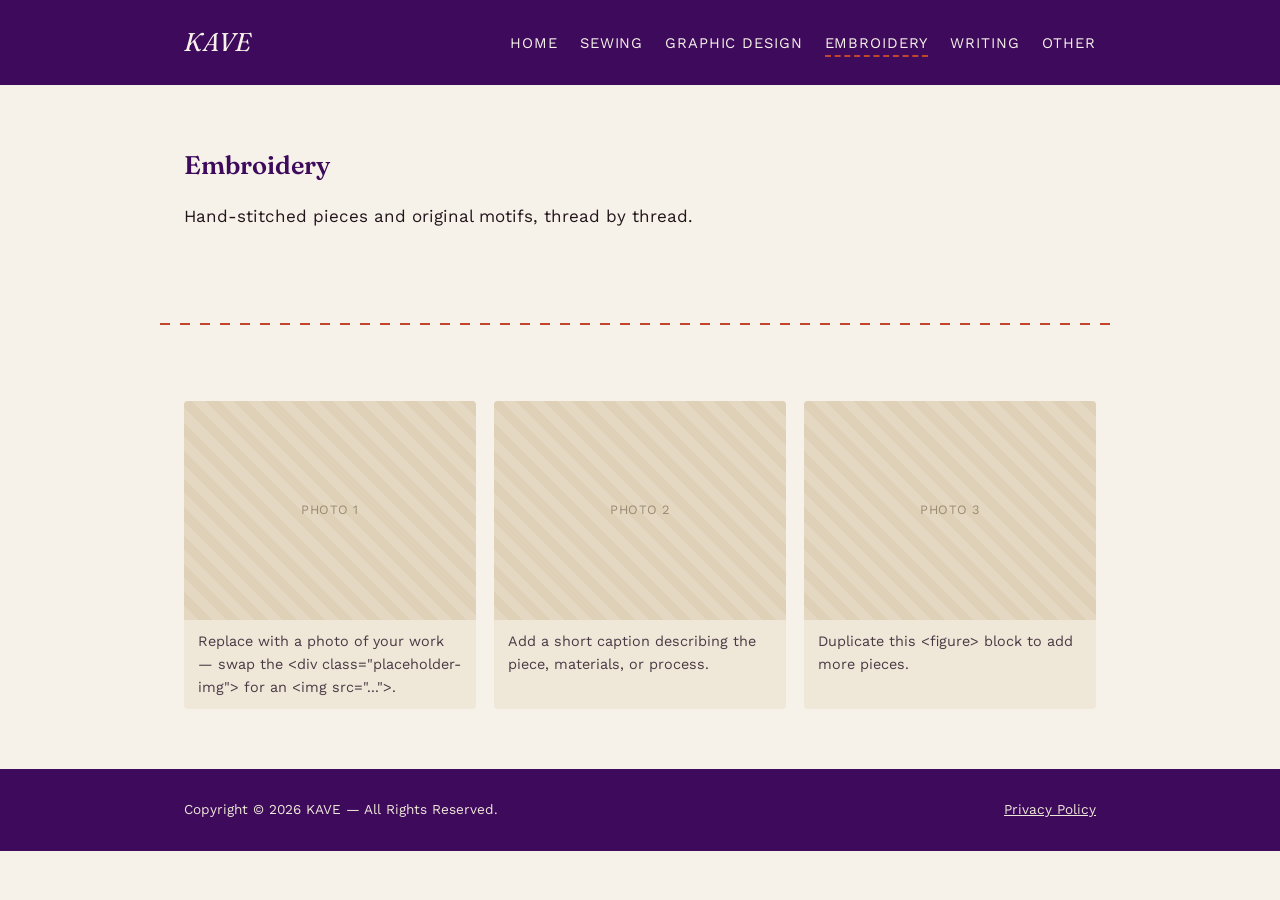
==== embroidery.html @ b412cd10 "Initial commit" ====
<!DOCTYPE html>
<html lang="en">
<head>
<meta charset="UTF-8">
<meta name="viewport" content="width=device-width, initial-scale=1">
<title>Embroidery — KAVE</title>
<meta name="description" content="Hand-stitched pieces and original motifs, thread by thread.">
<link rel="stylesheet" href="style.css">
</head>
<body>

<header>
  <div class="wrap">
    <a class="brand" href="index.html">KAVE</a>
    <nav>
      <ul>
        <li><a href="index.html">Home</a></li>
        <li><a href="sewing.html">Sewing</a></li>
        <li><a href="graphic-design.html">Graphic Design</a></li>
        <li><a href="embroidery.html" class="active">Embroidery</a></li>
        <li><a href="writing.html">Writing</a></li>
        <li><a href="other.html">Other</a></li>
      </ul>
    </nav>
  </div>
</header>

<section class="page-header">
  <div class="wrap">
    <h1>Embroidery</h1>
    <p>Hand-stitched pieces and original motifs, thread by thread.</p>
  </div>
</section>

<hr class="stitch">

<section class="gallery-section">
  <div class="wrap">
    <div class="gallery">
      <figure>
        <div class="placeholder-img">Photo 1</div>
        <figcaption>Replace with a photo of your work — swap the &lt;div class="placeholder-img"&gt; for an &lt;img src="..."&gt;.</figcaption>
      </figure>
      <figure>
        <div class="placeholder-img">Photo 2</div>
        <figcaption>Add a short caption describing the piece, materials, or process.</figcaption>
      </figure>
      <figure>
        <div class="placeholder-img">Photo 3</div>
        <figcaption>Duplicate this &lt;figure&gt; block to add more pieces.</figcaption>
      </figure>
    </div>
  </div>
</section>

<footer>
  <div class="wrap">
    <span>Copyright © 2026 KAVE — All Rights Reserved.</span>
    <a href="privacy-policy.html">Privacy Policy</a>
  </div>
</footer>

</body>
</html>
---- style.css ----
/* ===========================================================
   KAVE — style.css
   Palette: paper #F7F2E9 · ink #22151C · plum #3D0A5C
            violet #7A3FA0 · thread #C2452D
   Display: 'Fraunces' · Body: 'Work Sans'
   Signature: hand-stitched dashed dividers & underlines
   =========================================================== */

@import url('https://fonts.googleapis.com/css2?family=Fraunces:ital,opsz,wght@0,9..144,400;0,9..144,600;1,9..144,500&family=Work+Sans:wght@400;500;600&display=swap');

:root{
  --paper: #F7F2E9;
  --paper-2: #EFE7D8;
  --ink: #22151C;
  --plum: #3D0A5C;
  --violet: #7A3FA0;
  --thread: #C2452D;
  --max: 960px;
}

*{ box-sizing: border-box; }

html{ scroll-behavior: smooth; }

body{
  margin:0;
  background:var(--paper);
  color:var(--ink);
  font-family:'Work Sans', sans-serif;
  line-height:1.6;
  font-size:17px;
}

h1,h2,h3{
  font-family:'Fraunces', serif;
  font-weight:600;
  margin:0 0 .4em;
  color:var(--plum);
}

a{ color:var(--thread); text-decoration:none; }
a:hover{ text-decoration:underline; }
a:focus-visible, button:focus-visible{ outline:3px solid var(--violet); outline-offset:3px; }

img{ max-width:100%; display:block; }

.wrap{
  max-width:var(--max);
  margin:0 auto;
  padding:0 24px;
}

/* ---------- stitched divider signature ---------- */
.stitch{
  border:0;
  height:2px;
  margin:56px auto;
  max-width:var(--max);
  background-image: repeating-linear-gradient(90deg, var(--thread) 0 10px, transparent 10px 20px);
}

.stitch-under{
  display:inline;
  background-image: repeating-linear-gradient(90deg, var(--thread) 0 6px, transparent 6px 12px);
  background-position: 0 1.08em;
  background-repeat: repeat-x;
  background-size: 12px 2px;
  padding-bottom: 6px;
}

/* ---------- header / nav ---------- */
header{
  background:var(--plum);
  color:var(--paper);
  padding:22px 0;
}
header .wrap{
  display:flex;
  justify-content:space-between;
  align-items:center;
  flex-wrap:wrap;
  gap:12px;
}
.brand{
  font-family:'Fraunces', serif;
  font-style:italic;
  font-size:1.6rem;
  color:var(--paper);
  letter-spacing:.03em;
}
nav ul{
  list-style:none;
  display:flex;
  gap:22px;
  margin:0;
  padding:0;
  flex-wrap:wrap;
}
nav a{
  color:var(--paper);
  font-size:.92rem;
  letter-spacing:.06em;
  text-transform:uppercase;
}
nav a:hover{ color:var(--thread); text-decoration:none; }
nav a.active{
  border-bottom:2px dashed var(--thread);
  padding-bottom:3px;
}

/* ---------- hero ---------- */
.hero{
  padding:80px 0 40px;
}
.hero h1{
  font-size:clamp(2rem, 4vw, 3rem);
  font-weight:600;
  max-width:15ch;
}
.hero p{
  max-width:60ch;
  font-size:1.08rem;
}
.hero .signature{
  font-family:'Fraunces', serif;
  font-style:italic;
  color:var(--thread);
}

/* ---------- quote ---------- */
.quote{
  padding:20px 0 10px;
}
.quote blockquote{
  margin:0;
  font-family:'Fraunces', serif;
  font-style:italic;
  font-size:1.4rem;
  color:var(--plum);
  max-width:42ch;
  line-height:1.5;
}

/* ---------- category grid ---------- */
.categories{
  padding:10px 0 40px;
}
.grid{
  display:grid;
  grid-template-columns:repeat(auto-fit, minmax(210px,1fr));
  gap:20px;
}
.card{
  background:var(--paper-2);
  border-radius:4px;
  padding:26px 22px;
  transition:transform .15s ease, box-shadow .15s ease;
}
.card:hover{
  transform:translateY(-3px);
  box-shadow:0 8px 20px rgba(61,10,92,.15);
}
.card h3{ margin-bottom:.3em; }
.card p{ margin:0; font-size:.95rem; color:#4a3a44; }
.card a{ font-weight:600; }

/* ---------- contact ---------- */
.contact{ padding:20px 0 60px; }
.contact-grid{
  display:grid;
  grid-template-columns:1fr 1fr;
  gap:48px;
}
@media (max-width:700px){
  .contact-grid{ grid-template-columns:1fr; }
}
form{ display:grid; gap:14px; max-width:420px; }
label{ font-size:.85rem; text-transform:uppercase; letter-spacing:.05em; color:var(--plum); }
input, textarea{
  font-family:'Work Sans', sans-serif;
  font-size:1rem;
  padding:10px 12px;
  border:1px solid #cfc3b0;
  border-radius:3px;
  background:#fff;
}
button.send{
  justify-self:start;
  background:var(--thread);
  color:#fff;
  border:0;
  padding:12px 28px;
  font-size:.95rem;
  letter-spacing:.04em;
  text-transform:uppercase;
  border-radius:3px;
  cursor:pointer;
}
button.send:hover{ background:var(--plum); }
.form-note{ font-size:.78rem; color:#77675f; margin-top:4px; }

/* ---------- footer ---------- */
footer{
  background:var(--plum);
  color:var(--paper-2);
  padding:30px 0;
  font-size:.85rem;
}
footer .wrap{
  display:flex;
  justify-content:space-between;
  flex-wrap:wrap;
  gap:10px;
}
footer a{ color:var(--paper-2); text-decoration:underline; }

/* ---------- generic content page ---------- */
.page-header{ padding:60px 0 20px; }
.gallery{
  display:grid;
  grid-template-columns:repeat(auto-fit, minmax(240px,1fr));
  gap:18px;
  padding:20px 0 60px;
}
.gallery figure{
  margin:0;
  background:var(--paper-2);
  border-radius:4px;
  overflow:hidden;
}
.gallery figcaption{
  padding:10px 14px;
  font-size:.9rem;
  color:#4a3a44;
}
.placeholder-img{
  aspect-ratio:4/3;
  background:repeating-linear-gradient(45deg, #e4d8c2, #e4d8c2 10px, #ded1b8 10px, #ded1b8 20px);
  display:flex;
  align-items:center;
  justify-content:center;
  color:#9c8b73;
  font-size:.8rem;
  letter-spacing:.04em;
  text-transform:uppercase;
}
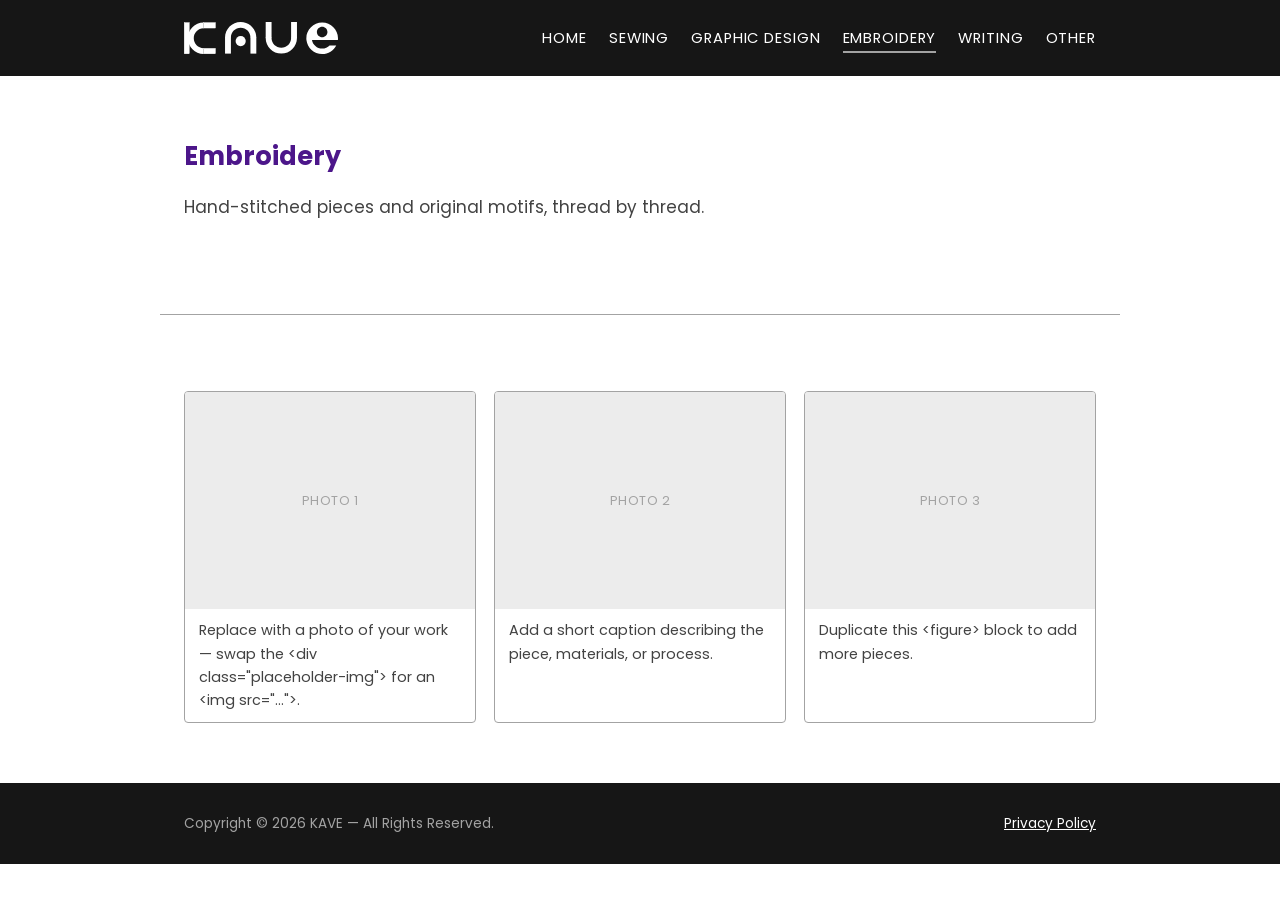
==== commit a94d2989: "Add logo" ====
--- a/embroidery.html
+++ b/embroidery.html
@@ -11,7 +11,7 @@
 
 <header>
   <div class="wrap">
-    <a class="brand" href="index.html">KAVE</a>
+    <a class="brand" href="index.html"><img src="images/kave_logo_vectorized.svg" alt="KAVE"></a>
     <nav>
       <ul>
         <li><a href="index.html">Home</a></li>
--- a/style.css
+++ b/style.css
@@ -1,20 +1,19 @@
 /* ===========================================================
    KAVE — style.css
-   Palette: paper #F7F2E9 · ink #22151C · plum #3D0A5C
-            violet #7A3FA0 · thread #C2452D
-   Display: 'Fraunces' · Body: 'Work Sans'
-   Signature: hand-stitched dashed dividers & underlines
+   Palette: paper #FFFFFF · ink #424242 · violet #4C168A
+            grey #161616 · thread #A3A3A3
+   Display: 'Poppins' 700 · Body: 'Poppins' 400
+   Signature: continuous rules, no dashes
    =========================================================== */
 
-@import url('https://fonts.googleapis.com/css2?family=Fraunces:ital,opsz,wght@0,9..144,400;0,9..144,600;1,9..144,500&family=Work+Sans:wght@400;500;600&display=swap');
+@import url('https://fonts.googleapis.com/css2?family=Poppins:wght@400;500;600;700&display=swap');
 
 :root{
-  --paper: #F7F2E9;
-  --paper-2: #EFE7D8;
-  --ink: #22151C;
-  --plum: #3D0A5C;
-  --violet: #7A3FA0;
-  --thread: #C2452D;
+  --paper: #FFFFFF;
+  --ink: #424242;
+  --violet: #4C168A;
+  --grey: #161616;
+  --thread: #A3A3A3;
   --max: 960px;
 }
 
@@ -26,19 +25,19 @@
   margin:0;
   background:var(--paper);
   color:var(--ink);
-  font-family:'Work Sans', sans-serif;
+  font-family:'Poppins', sans-serif;
   line-height:1.6;
   font-size:17px;
 }
 
 h1,h2,h3{
-  font-family:'Fraunces', serif;
-  font-weight:600;
+  font-family:'Poppins', sans-serif;
+  font-weight:700;
   margin:0 0 .4em;
-  color:var(--plum);
-}
-
-a{ color:var(--thread); text-decoration:none; }
+  color:var(--violet);
+}
+
+a{ color:var(--violet); text-decoration:none; }
 a:hover{ text-decoration:underline; }
 a:focus-visible, button:focus-visible{ outline:3px solid var(--violet); outline-offset:3px; }
 
@@ -50,27 +49,27 @@
   padding:0 24px;
 }
 
-/* ---------- stitched divider signature ---------- */
+/* ---------- divider signature (continuous line) ---------- */
 .stitch{
   border:0;
-  height:2px;
+  height:1px;
   margin:56px auto;
   max-width:var(--max);
-  background-image: repeating-linear-gradient(90deg, var(--thread) 0 10px, transparent 10px 20px);
+  background:var(--thread);
 }
 
 .stitch-under{
   display:inline;
-  background-image: repeating-linear-gradient(90deg, var(--thread) 0 6px, transparent 6px 12px);
+  background-image: linear-gradient(var(--thread), var(--thread));
   background-position: 0 1.08em;
   background-repeat: repeat-x;
-  background-size: 12px 2px;
+  background-size: 100% 1px;
   padding-bottom: 6px;
 }
 
 /* ---------- header / nav ---------- */
 header{
-  background:var(--plum);
+  background:var(--grey);
   color:var(--paper);
   padding:22px 0;
 }
@@ -82,11 +81,17 @@
   gap:12px;
 }
 .brand{
-  font-family:'Fraunces', serif;
-  font-style:italic;
+  font-family:'Poppins', sans-serif;
   font-size:1.6rem;
   color:var(--paper);
   letter-spacing:.03em;
+  display:inline-flex;
+  align-items:center;
+}
+.brand img{
+  height:32px;
+  width:auto;
+  display:block;
 }
 nav ul{
   list-style:none;
@@ -104,7 +109,7 @@
 }
 nav a:hover{ color:var(--thread); text-decoration:none; }
 nav a.active{
-  border-bottom:2px dashed var(--thread);
+  border-bottom:2px solid var(--thread);
   padding-bottom:3px;
 }
 
@@ -114,17 +119,16 @@
 }
 .hero h1{
   font-size:clamp(2rem, 4vw, 3rem);
-  font-weight:600;
   max-width:15ch;
+  color:var(--grey);
 }
 .hero p{
   max-width:60ch;
   font-size:1.08rem;
 }
 .hero .signature{
-  font-family:'Fraunces', serif;
-  font-style:italic;
-  color:var(--thread);
+  font-family:'Poppins', sans-serif;
+  color:var(--violet);
 }
 
 /* ---------- quote ---------- */
@@ -133,10 +137,9 @@
 }
 .quote blockquote{
   margin:0;
-  font-family:'Fraunces', serif;
-  font-style:italic;
+  font-family:'Poppins', sans-serif;
   font-size:1.4rem;
-  color:var(--plum);
+  color:var(--violet);
   max-width:42ch;
   line-height:1.5;
 }
@@ -151,18 +154,19 @@
   gap:20px;
 }
 .card{
-  background:var(--paper-2);
+  background:var(--paper);
+  border:1px solid var(--thread);
   border-radius:4px;
   padding:26px 22px;
   transition:transform .15s ease, box-shadow .15s ease;
 }
 .card:hover{
   transform:translateY(-3px);
-  box-shadow:0 8px 20px rgba(61,10,92,.15);
+  box-shadow:0 8px 20px rgba(22,22,22,.12);
 }
 .card h3{ margin-bottom:.3em; }
-.card p{ margin:0; font-size:.95rem; color:#4a3a44; }
-.card a{ font-weight:600; }
+.card p{ margin:0; font-size:.95rem; color:var(--ink); }
+.card a{ font-weight:700; }
 
 /* ---------- contact ---------- */
 .contact{ padding:20px 0 60px; }
@@ -175,19 +179,20 @@
   .contact-grid{ grid-template-columns:1fr; }
 }
 form{ display:grid; gap:14px; max-width:420px; }
-label{ font-size:.85rem; text-transform:uppercase; letter-spacing:.05em; color:var(--plum); }
+label{ font-size:.85rem; text-transform:uppercase; letter-spacing:.05em; color:var(--violet); }
 input, textarea{
-  font-family:'Work Sans', sans-serif;
+  font-family:'Poppins', sans-serif;
   font-size:1rem;
   padding:10px 12px;
-  border:1px solid #cfc3b0;
+  border:1px solid var(--thread);
   border-radius:3px;
-  background:#fff;
+  background:var(--paper);
+  color:var(--ink);
 }
 button.send{
   justify-self:start;
-  background:var(--thread);
-  color:#fff;
+  background:var(--violet);
+  color:var(--paper);
   border:0;
   padding:12px 28px;
   font-size:.95rem;
@@ -196,13 +201,13 @@
   border-radius:3px;
   cursor:pointer;
 }
-button.send:hover{ background:var(--plum); }
-.form-note{ font-size:.78rem; color:#77675f; margin-top:4px; }
+button.send:hover{ background:var(--grey); }
+.form-note{ font-size:.78rem; color:var(--thread); margin-top:4px; }
 
 /* ---------- footer ---------- */
 footer{
-  background:var(--plum);
-  color:var(--paper-2);
+  background:var(--grey);
+  color:var(--thread);
   padding:30px 0;
   font-size:.85rem;
 }
@@ -212,10 +217,15 @@
   flex-wrap:wrap;
   gap:10px;
 }
-footer a{ color:var(--paper-2); text-decoration:underline; }
+footer a{ color:var(--paper); text-decoration:underline; }
+footer a:hover{ color:var(--thread); }
 
 /* ---------- generic content page ---------- */
+body.subpage{ background:var(--grey); }
+
 .page-header{ padding:60px 0 20px; }
+.subpage .page-header h1{ text-transform:uppercase; color:var(--paper); }
+.subpage .page-header p{ color:var(--thread); }
 .gallery{
   display:grid;
   grid-template-columns:repeat(auto-fit, minmax(240px,1fr));
@@ -224,23 +234,24 @@
 }
 .gallery figure{
   margin:0;
-  background:var(--paper-2);
+  background:var(--paper);
+  border:1px solid var(--thread);
   border-radius:4px;
   overflow:hidden;
 }
 .gallery figcaption{
   padding:10px 14px;
   font-size:.9rem;
-  color:#4a3a44;
+  color:var(--ink);
 }
 .placeholder-img{
   aspect-ratio:4/3;
-  background:repeating-linear-gradient(45deg, #e4d8c2, #e4d8c2 10px, #ded1b8 10px, #ded1b8 20px);
+  background:#ececec;
   display:flex;
   align-items:center;
   justify-content:center;
-  color:#9c8b73;
+  color:var(--thread);
   font-size:.8rem;
   letter-spacing:.04em;
   text-transform:uppercase;
-}
+}
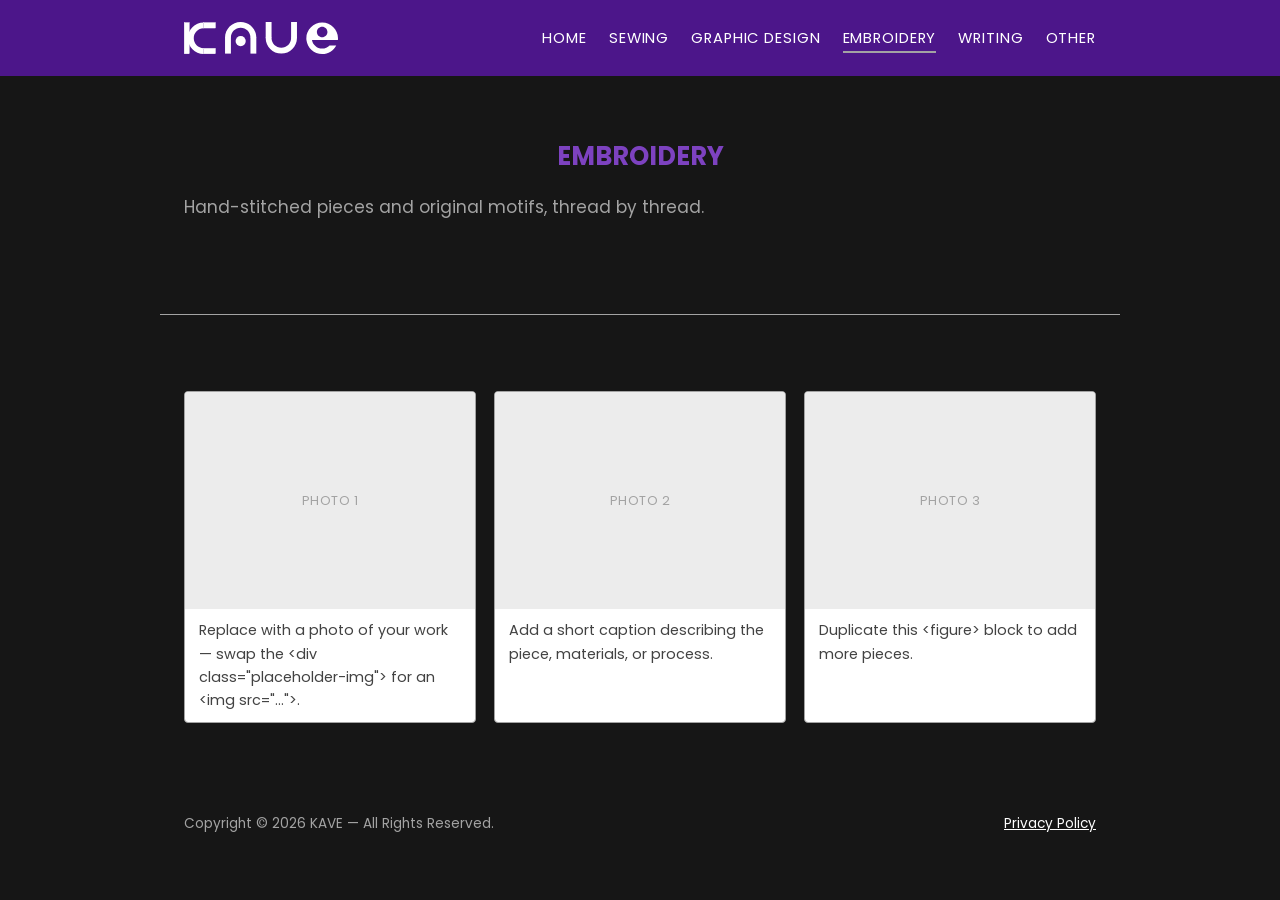
==== commit 1200ab9a: "Fix style for contact email and adjust quote banner margins and font size." ====
--- a/embroidery.html
+++ b/embroidery.html
@@ -7,7 +7,7 @@
 <meta name="description" content="Hand-stitched pieces and original motifs, thread by thread.">
 <link rel="stylesheet" href="style.css">
 </head>
-<body>
+<body class="subpage">
 
 <header>
   <div class="wrap">
--- a/style.css
+++ b/style.css
@@ -14,6 +14,8 @@
   --violet: #4C168A;
   --grey: #161616;
   --thread: #A3A3A3;
+  --purple: #7D42C0;
+  --violet-light: #9B6FD1;
   --max: 960px;
 }
 
@@ -69,7 +71,7 @@
 
 /* ---------- header / nav ---------- */
 header{
-  background:var(--grey);
+  background:var(--violet);
   color:var(--paper);
   padding:22px 0;
 }
@@ -150,26 +152,39 @@
 }
 .grid{
   display:grid;
-  grid-template-columns:repeat(auto-fit, minmax(210px,1fr));
-  gap:20px;
+  grid-template-columns:repeat(5, 1fr);
+  gap:14px;
+}
+@media (max-width:900px){
+  .grid{ grid-template-columns:repeat(auto-fit, minmax(150px,1fr)); }
 }
 .card{
   background:var(--paper);
   border:1px solid var(--thread);
   border-radius:4px;
-  padding:26px 22px;
+  padding:18px 14px;
   transition:transform .15s ease, box-shadow .15s ease;
 }
 .card:hover{
   transform:translateY(-3px);
   box-shadow:0 8px 20px rgba(22,22,22,.12);
 }
-.card h3{ margin-bottom:.3em; }
-.card p{ margin:0; font-size:.95rem; color:var(--ink); }
+.card h3{ margin-bottom:.3em; font-size:1.05rem; }
+.card p{ margin:0; font-size:.85rem; color:var(--ink); }
 .card a{ font-weight:700; }
 
 /* ---------- contact ---------- */
-.contact{ padding:20px 0 60px; }
+.contact{
+  background:var(--grey);
+  padding:60px 0;
+}
+.contact-title{
+  color:var(--purple);
+  text-align:center;
+  text-transform:uppercase;
+  font-size:3rem;
+  margin-bottom:40px;
+}
 .contact-grid{
   display:grid;
   grid-template-columns:1fr 1fr;
@@ -178,19 +193,28 @@
 @media (max-width:700px){
   .contact-grid{ grid-template-columns:1fr; }
 }
+.contact-subhead{
+  color:var(--paper);
+  font-size:1.6rem;
+  text-align:center;
+}
+.contact p{ color:var(--paper); }
+
 form{ display:grid; gap:14px; max-width:420px; }
-label{ font-size:.85rem; text-transform:uppercase; letter-spacing:.05em; color:var(--violet); }
+label{ font-size:.85rem; text-transform:uppercase; letter-spacing:.05em; color:var(--purple); }
 input, textarea{
   font-family:'Poppins', sans-serif;
   font-size:1rem;
   padding:10px 12px;
   border:1px solid var(--thread);
   border-radius:3px;
-  background:var(--paper);
-  color:var(--ink);
+  background:#000000;
+  color:var(--paper);
+  width:100%;
+  box-sizing:border-box;
 }
 button.send{
-  justify-self:start;
+  width:100%;
   background:var(--violet);
   color:var(--paper);
   border:0;
@@ -201,8 +225,11 @@
   border-radius:3px;
   cursor:pointer;
 }
-button.send:hover{ background:var(--grey); }
+button.send:hover{ background:var(--paper); color:var(--grey); }
 .form-note{ font-size:.78rem; color:var(--thread); margin-top:4px; }
+
+.contact-email strong{ color:var(--paper); }
+.contact-email a{ color:var(--purple); }
 
 /* ---------- footer ---------- */
 footer{
@@ -224,7 +251,7 @@
 body.subpage{ background:var(--grey); }
 
 .page-header{ padding:60px 0 20px; }
-.subpage .page-header h1{ text-transform:uppercase; color:var(--paper); }
+.subpage .page-header h1{ text-transform:uppercase; color:var(--purple); text-align:center; }
 .subpage .page-header p{ color:var(--thread); }
 .gallery{
   display:grid;
@@ -254,4 +281,79 @@
   font-size:.8rem;
   letter-spacing:.04em;
   text-transform:uppercase;
+}
+/* ---------- banner ---------- */
+.quote-banner{
+  background:url('images/background.png') center/cover no-repeat;
+  padding:200px 24px;
+  text-align:center;
+}
+.quote-banner blockquote{
+  font-family:'Poppins', sans-serif;
+  font-weight:700;
+  font-size:2rem;
+  color:var(--paper);
+  max-width:640px;
+  margin:200px auto 0;
+  line-height:1.5;
+}
+
+.contact-title{
+  color:var(--purple);
+  text-align:center;
+  text-transform:uppercase;
+  margin-bottom:40px;
+}
+
+/* ---------- wave divider + photo section ---------- */
+.wave-divider{
+  line-height:0;
+}
+.wave-svg{
+  width:100%;
+  height:220px;
+  display:block;
+}
+.wave-svg path{
+  fill:var(--violet);
+}
+
+.about-photo{
+  background:var(--paper);
+  padding:0 0 90px;
+  margin-top:-1px; /* removes any 1px seam between the wave and this block */
+}
+.about-photo-grid{
+  display:flex;
+  justify-content:flex-end;
+}
+.about-photo-circle{
+  position:relative;
+  width:220px;
+  height:220px;
+  flex-shrink:0;
+}
+.about-photo-circle img{
+  width:100%;
+  height:100%;
+  border-radius:50%;
+  object-fit:cover;
+  border:1.5px solid var(--paper);
+  display:block;
+}
+.circle-caption{
+  position:absolute;
+  top:-30px;
+  left:-30px;
+  width:280px;
+  height:280px;
+  pointer-events:none;
+}
+.circle-caption text{
+  font-family:'Poppins', sans-serif;
+  font-weight:600;
+  font-size:13px;
+  letter-spacing:1px;
+  text-transform:uppercase;
+  fill:var(--grey);
 }
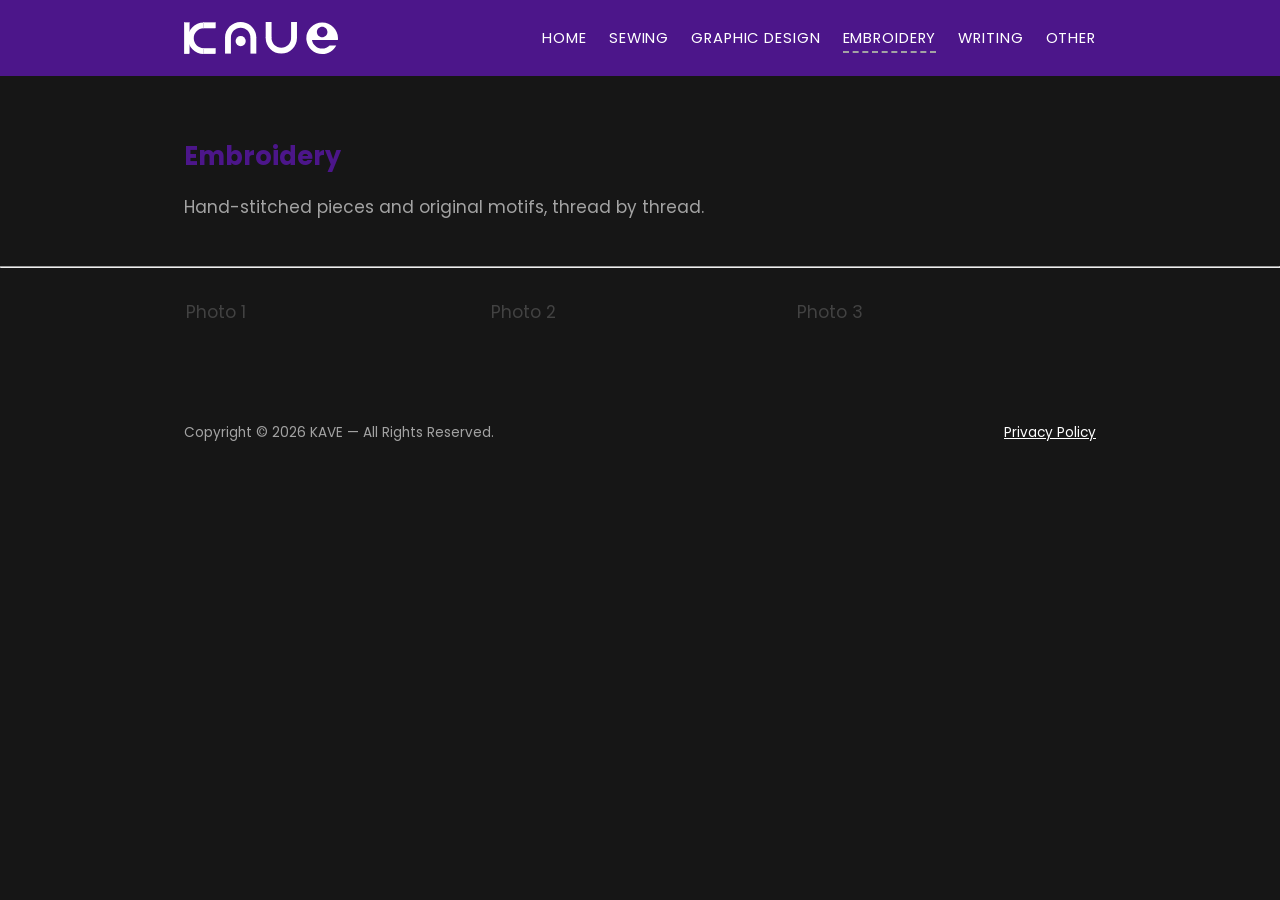
==== commit dc03f747: "Create subfolders in images and add lightbox to images in sewing and graphic design" ====
--- a/embroidery.html
+++ b/embroidery.html
@@ -11,7 +11,7 @@
 
 <header>
   <div class="wrap">
-    <a class="brand" href="index.html"><img src="images/kave_logo_vectorized.svg" alt="KAVE"></a>
+    <a class="brand" href="index.html"><img src="images/main/kave_logo_vectorized.svg" alt="KAVE"></a>
     <nav>
       <ul>
         <li><a href="index.html">Home</a></li>
--- a/style.css
+++ b/style.css
@@ -39,6 +39,25 @@
   color:var(--violet);
 }
 
+/* shared section heading (Explore the work / Contact / subpage titles) */
+.block-heading{
+  text-align:center;
+  text-transform:uppercase;
+  font-size:2.2rem;
+  color:var(--violet);
+  margin-bottom:40px;
+  position:relative;
+  padding-bottom:14px;
+  display:inline-block;
+  left:50%;
+  transform:translateX(-50%);
+}
+/* on dark-background sections, swap to the lighter purple for contrast */
+.contact .block-heading,
+.subpage .block-heading{
+  color:var(--purple);
+}
+
 a{ color:var(--violet); text-decoration:none; }
 a:hover{ text-decoration:underline; }
 a:focus-visible, button:focus-visible{ outline:3px solid var(--violet); outline-offset:3px; }
@@ -49,24 +68,6 @@
   max-width:var(--max);
   margin:0 auto;
   padding:0 24px;
-}
-
-/* ---------- divider signature (continuous line) ---------- */
-.stitch{
-  border:0;
-  height:1px;
-  margin:56px auto;
-  max-width:var(--max);
-  background:var(--thread);
-}
-
-.stitch-under{
-  display:inline;
-  background-image: linear-gradient(var(--thread), var(--thread));
-  background-position: 0 1.08em;
-  background-repeat: repeat-x;
-  background-size: 100% 1px;
-  padding-bottom: 6px;
 }
 
 /* ---------- header / nav ---------- */
@@ -111,28 +112,44 @@
 }
 nav a:hover{ color:var(--thread); text-decoration:none; }
 nav a.active{
-  border-bottom:2px solid var(--thread);
+  border-bottom:2px dashed var(--thread);
   padding-bottom:3px;
 }
 
 /* ---------- hero ---------- */
 .hero{
   padding:80px 0 40px;
-}
+  margin-top:-480px;
+  position:relative;
+  z-index:3;
+}
+
 .hero h1{
-  font-size:clamp(2rem, 4vw, 3rem);
+  font-size:clamp(2rem, 6vw, 2rem);
   max-width:15ch;
   color:var(--grey);
+  line-height:1.05;
+  margin-bottom:.3em;
+}
+.hero h1, .hero p{
+  animation:fadeUp .8s ease both;
+}
+.hero p:nth-of-type(1){ animation-delay:.15s; }
+.hero p:nth-of-type(2){ animation-delay:.3s; }
+.hero p:nth-of-type(3){ animation-delay:.45s; }
+
+@keyframes fadeUp{
+  from{ opacity:0; transform:translateY(16px); }
+  to{ opacity:1; transform:translateY(0); }
 }
 .hero p{
-  max-width:60ch;
-  font-size:1.08rem;
+  max-width:35ch;
+  font-size:1rem;
 }
 .hero .signature{
   font-family:'Poppins', sans-serif;
   color:var(--violet);
 }
-
 /* ---------- quote ---------- */
 .quote{
   padding:20px 0 10px;
@@ -148,7 +165,7 @@
 
 /* ---------- category grid ---------- */
 .categories{
-  padding:10px 0 40px;
+  padding:10px 0 0;
 }
 .grid{
   display:grid;
@@ -160,30 +177,48 @@
 }
 .card{
   background:var(--paper);
-  border:1px solid var(--thread);
-  border-radius:4px;
+  border:2px solid var(--violet);
+  border-radius:0;
   padding:18px 14px;
-  transition:transform .15s ease, box-shadow .15s ease;
+  text-align:center;
+  transition:transform .15s ease, box-shadow .15s ease, border-style .15s ease;
 }
 .card:hover{
   transform:translateY(-3px);
-  box-shadow:0 8px 20px rgba(22,22,22,.12);
-}
-.card h3{ margin-bottom:.3em; font-size:1.05rem; }
-.card p{ margin:0; font-size:.85rem; color:var(--ink); }
-.card a{ font-weight:700; }
-
+  box-shadow:0 8px 20px rgba(22,22,22,.15);
+  border-style:dashed;
+}
+.card h3{
+  margin-bottom:.3em;
+  font-size:1.05rem;
+}
+.card p{
+  margin:0 0 14px;
+  font-size:.85rem;
+}
+.card a{
+  display:block;
+  width:100%;
+  box-sizing:border-box;
+  padding:10px 0;
+  background:var(--violet);
+  color:var(--paper);
+  font-weight:600;
+  font-size:.85rem;
+  text-transform:uppercase;
+  letter-spacing:.03em;
+  border-radius:0;
+  transition:background .2s ease, color .2s ease;
+}
+.card a:hover{
+  background:var(--grey);
+  color:var(--paper);
+  text-decoration:none;
+}
 /* ---------- contact ---------- */
 .contact{
   background:var(--grey);
   padding:60px 0;
-}
-.contact-title{
-  color:var(--purple);
-  text-align:center;
-  text-transform:uppercase;
-  font-size:3rem;
-  margin-bottom:40px;
 }
 .contact-grid{
   display:grid;
@@ -251,40 +286,70 @@
 body.subpage{ background:var(--grey); }
 
 .page-header{ padding:60px 0 20px; }
-.subpage .page-header h1{ text-transform:uppercase; color:var(--purple); text-align:center; }
 .subpage .page-header p{ color:var(--thread); }
+
 .gallery{
-  display:grid;
-  grid-template-columns:repeat(auto-fit, minmax(240px,1fr));
-  gap:18px;
+  columns:3;
+  column-gap:4px;
   padding:20px 0 60px;
 }
 .gallery figure{
-  margin:0;
-  background:var(--paper);
-  border:1px solid var(--thread);
-  border-radius:4px;
-  overflow:hidden;
+  margin:0 0 4px;
+  break-inside:avoid;
+  background:var(--grey);
+  border:2px solid transparent;
+  cursor:pointer;
+  transition:transform .15s ease, box-shadow .15s ease, border-color .15s ease, border-style .15s ease;
+}
+.gallery figure:hover{
+  transform:translateY(-3px);
+  box-shadow:0 8px 20px rgba(0,0,0,.35);
+  border-color:var(--thread);
+  border-style:dashed;
+}
+.gallery figure img{
+  width:100%;
+  display:block;
+  border-radius:0;
 }
 .gallery figcaption{
-  padding:10px 14px;
-  font-size:.9rem;
-  color:var(--ink);
-}
-.placeholder-img{
-  aspect-ratio:4/3;
-  background:#ececec;
-  display:flex;
+  display:none;
+}
+@media (max-width:700px){
+  .gallery{ columns:2; }
+}
+
+/* ---------- lightbox ---------- */
+.lightbox{
+  display:none;
+  position:fixed;
+  inset:0;
+  background:rgba(0,0,0,.85);
+  z-index:100;
   align-items:center;
   justify-content:center;
-  color:var(--thread);
-  font-size:.8rem;
-  letter-spacing:.04em;
-  text-transform:uppercase;
+  padding:24px;
+  cursor:zoom-out;
+}
+.lightbox.open{ display:flex; }
+.lightbox img{
+  max-width:90vw;
+  max-height:90vh;
+  width:auto;
+  border:2px dashed var(--thread);
+}
+.lightbox-close{
+  position:absolute;
+  top:20px;
+  right:28px;
+  color:var(--paper);
+  font-size:2rem;
+  line-height:1;
+  cursor:pointer;
 }
 /* ---------- banner ---------- */
 .quote-banner{
-  background:url('images/background.png') center/cover no-repeat;
+  background:url('images/main/background.png') center/cover no-repeat;
   padding:200px 24px;
   text-align:center;
 }
@@ -298,20 +363,13 @@
   line-height:1.5;
 }
 
-.contact-title{
-  color:var(--purple);
-  text-align:center;
-  text-transform:uppercase;
-  margin-bottom:40px;
-}
-
 /* ---------- wave divider + photo section ---------- */
 .wave-divider{
   line-height:0;
 }
 .wave-svg{
   width:100%;
-  height:220px;
+  height:400px;
   display:block;
 }
 .wave-svg path{
@@ -326,34 +384,53 @@
 .about-photo-grid{
   display:flex;
   justify-content:flex-end;
-}
+  position:relative;
+  z-index:2;
+}
+
 .about-photo-circle{
   position:relative;
-  width:220px;
-  height:220px;
+  width:250px;
+  height:250px;
   flex-shrink:0;
+  margin-top:-350px;
+  margin-right:-40px;
 }
 .about-photo-circle img{
   width:100%;
   height:100%;
   border-radius:50%;
   object-fit:cover;
-  border:1.5px solid var(--paper);
+  border:8px solid var(--violet);
   display:block;
 }
 .circle-caption{
   position:absolute;
   top:-30px;
   left:-30px;
-  width:280px;
-  height:280px;
+  width:310px;
+  height:310px;
   pointer-events:none;
-}
+  animation:spin-caption 12s linear infinite;
+}
+@keyframes spin-caption{
+  from{ transform:rotate(0deg); }
+  to{ transform:rotate(360deg); }
+}
+
 .circle-caption text{
   font-family:'Poppins', sans-serif;
   font-weight:600;
-  font-size:13px;
+  font-size:18px;
   letter-spacing:1px;
-  text-transform:uppercase;
-  fill:var(--grey);
+  fill:var(--paper);
+}
+.about-photo-circle img{
+  transition:transform .4s ease;
+}
+.about-photo-circle:hover img{
+  transform:scale(1.04);
+}
+.about-photo-circle img{
+  box-shadow:0 20px 40px rgba(0,0,0,.25);
 }
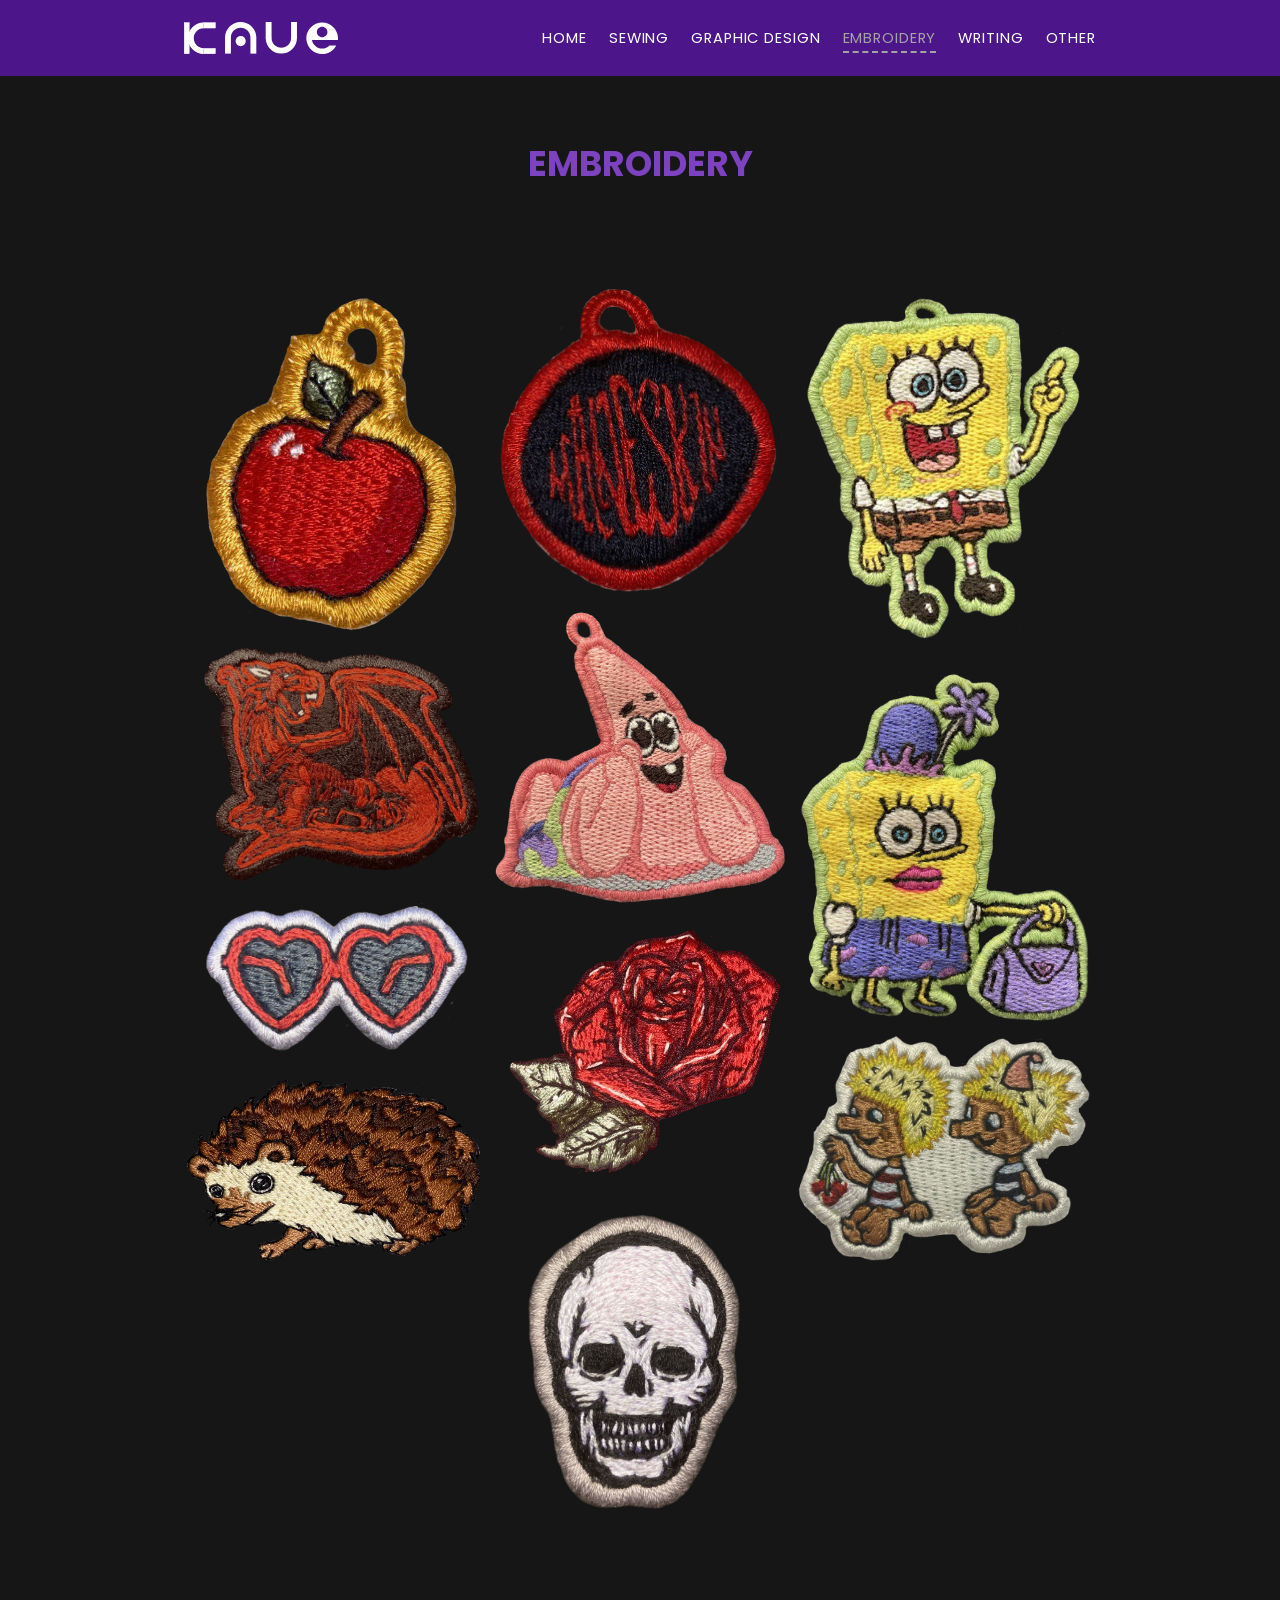
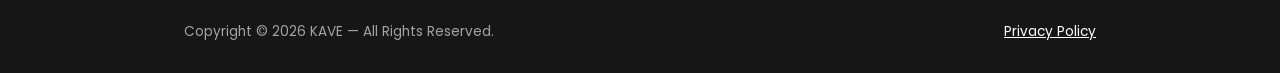
==== commit 44fb4022: "Wave attempt" ====
--- a/embroidery.html
+++ b/embroidery.html
@@ -4,7 +4,7 @@
 <meta charset="UTF-8">
 <meta name="viewport" content="width=device-width, initial-scale=1">
 <title>Embroidery — KAVE</title>
-<meta name="description" content="Hand-stitched pieces and original motifs, thread by thread.">
+<meta name="description" content="Hand-stitched designs and embellishments.">
 <link rel="stylesheet" href="style.css">
 </head>
 <body class="subpage">
@@ -24,34 +24,71 @@
     </nav>
   </div>
 </header>
-
 <section class="page-header">
   <div class="wrap">
-    <h1>Embroidery</h1>
-    <p>Hand-stitched pieces and original motifs, thread by thread.</p>
+    <h1 class="block-heading">Embroidery</h1>
   </div>
 </section>
-
-<hr class="stitch">
-
 <section class="gallery-section">
   <div class="wrap">
     <div class="gallery">
-      <figure>
-        <div class="placeholder-img">Photo 1</div>
-        <figcaption>Replace with a photo of your work — swap the &lt;div class="placeholder-img"&gt; for an &lt;img src="..."&gt;.</figcaption>
+      <figure onclick="openLightbox('images/embroidery/apple.png','Apple embroidery')">
+        <img src="images/embroidery/apple.png" alt="Apple embroidery">
       </figure>
-      <figure>
-        <div class="placeholder-img">Photo 2</div>
-        <figcaption>Add a short caption describing the piece, materials, or process.</figcaption>
+      <figure onclick="openLightbox('images/embroidery/dragon.png','Dragon embroidery')">
+        <img src="images/embroidery/dragon.png" alt="Dragon embroidery">
       </figure>
-      <figure>
-        <div class="placeholder-img">Photo 3</div>
-        <figcaption>Duplicate this &lt;figure&gt; block to add more pieces.</figcaption>
+      <figure onclick="openLightbox('images/embroidery/glasses.png','Glasses embroidery')">
+        <img src="images/embroidery/glasses.png" alt="Glasses embroidery">
+      </figure>
+      <figure onclick="openLightbox('images/embroidery/hedgehog.png','Hedgehog embroidery')">
+        <img src="images/embroidery/hedgehog.png" alt="Hedgehog embroidery">
+      </figure>
+      <figure onclick="openLightbox('images/embroidery/maneskin.png','Maneskin embroidery')">
+        <img src="images/embroidery/maneskin.png" alt="Maneskin embroidery">
+      </figure>
+      <figure onclick="openLightbox('images/embroidery/patrick.png','Patrick embroidery')">
+        <img src="images/embroidery/patrick.png" alt="Patrick embroidery">
+      </figure>
+      <figure onclick="openLightbox('images/embroidery/rose.png','Rose embroidery')">
+        <img src="images/embroidery/rose.png" alt="Rose embroidery">
+      </figure>
+      <figure onclick="openLightbox('images/embroidery/skull.png','Skull embroidery')">
+        <img src="images/embroidery/skull.png" alt="Skull embroidery">
+      </figure>
+      <figure onclick="openLightbox('images/embroidery/sponge.png','SpongeBob embroidery')">
+        <img src="images/embroidery/sponge.png" alt="SpongeBob embroidery">
+      </figure>
+      <figure onclick="openLightbox('images/embroidery/spongelady.png','SpongeBob SquarePants embroidery')">
+        <img src="images/embroidery/spongelady.png" alt="SpongeBob SquarePants embroidery">
+      </figure>
+      <figure onclick="openLightbox('images/embroidery/trulivuli.png','Mama embroidery')">
+        <img src="images/embroidery/trulivuli.png" alt="Mama embroidery">
       </figure>
     </div>
   </div>
 </section>
+
+<div class="lightbox" id="lightbox" onclick="closeLightbox()">
+  <span class="lightbox-close" onclick="closeLightbox()">&times;</span>
+  <img id="lightbox-img" src="" alt="">
+</div>
+
+<script>
+function openLightbox(src, alt){
+  const lb = document.getElementById('lightbox');
+  const img = document.getElementById('lightbox-img');
+  img.src = src;
+  img.alt = alt;
+  lb.classList.add('open');
+}
+function closeLightbox(){
+  document.getElementById('lightbox').classList.remove('open');
+}
+document.addEventListener('keydown', function(e){
+  if(e.key === 'Escape') closeLightbox();
+});
+</script>
 
 <footer>
   <div class="wrap">
@@ -61,4 +98,4 @@
 </footer>
 
 </body>
-</html>
+</html>
--- a/style.css
+++ b/style.css
@@ -110,8 +110,12 @@
   letter-spacing:.06em;
   text-transform:uppercase;
 }
-nav a:hover{ color:var(--thread); text-decoration:none; }
+nav a:hover{ 
+  color:var(--thread); 
+  text-decoration:none; 
+}
 nav a.active{
+  color:var(--thread);
   border-bottom:2px dashed var(--thread);
   padding-bottom:3px;
 }
@@ -299,13 +303,12 @@
   background:var(--grey);
   border:2px solid transparent;
   cursor:pointer;
-  transition:transform .15s ease, box-shadow .15s ease, border-color .15s ease, border-style .15s ease;
+  transition:transform .15s ease, box-shadow .15s ease, border-color .15s ease, border-style .15s ease, filter .15s ease;
 }
 .gallery figure:hover{
   transform:translateY(-3px);
   box-shadow:0 8px 20px rgba(0,0,0,.35);
-  border-color:var(--thread);
-  border-style:dashed;
+  border-color:var(--violet);
 }
 .gallery figure img{
   width:100%;
@@ -336,7 +339,7 @@
   max-width:90vw;
   max-height:90vh;
   width:auto;
-  border:2px dashed var(--thread);
+  border:2px dashed var(--violet);
 }
 .lightbox-close{
   position:absolute;
@@ -401,7 +404,7 @@
   height:100%;
   border-radius:50%;
   object-fit:cover;
-  border:8px solid var(--violet);
+  border:12px dashed var(--violet);
   display:block;
 }
 .circle-caption{
@@ -411,7 +414,7 @@
   width:310px;
   height:310px;
   pointer-events:none;
-  animation:spin-caption 12s linear infinite;
+  animation:spin-caption 20s linear infinite;
 }
 @keyframes spin-caption{
   from{ transform:rotate(0deg); }
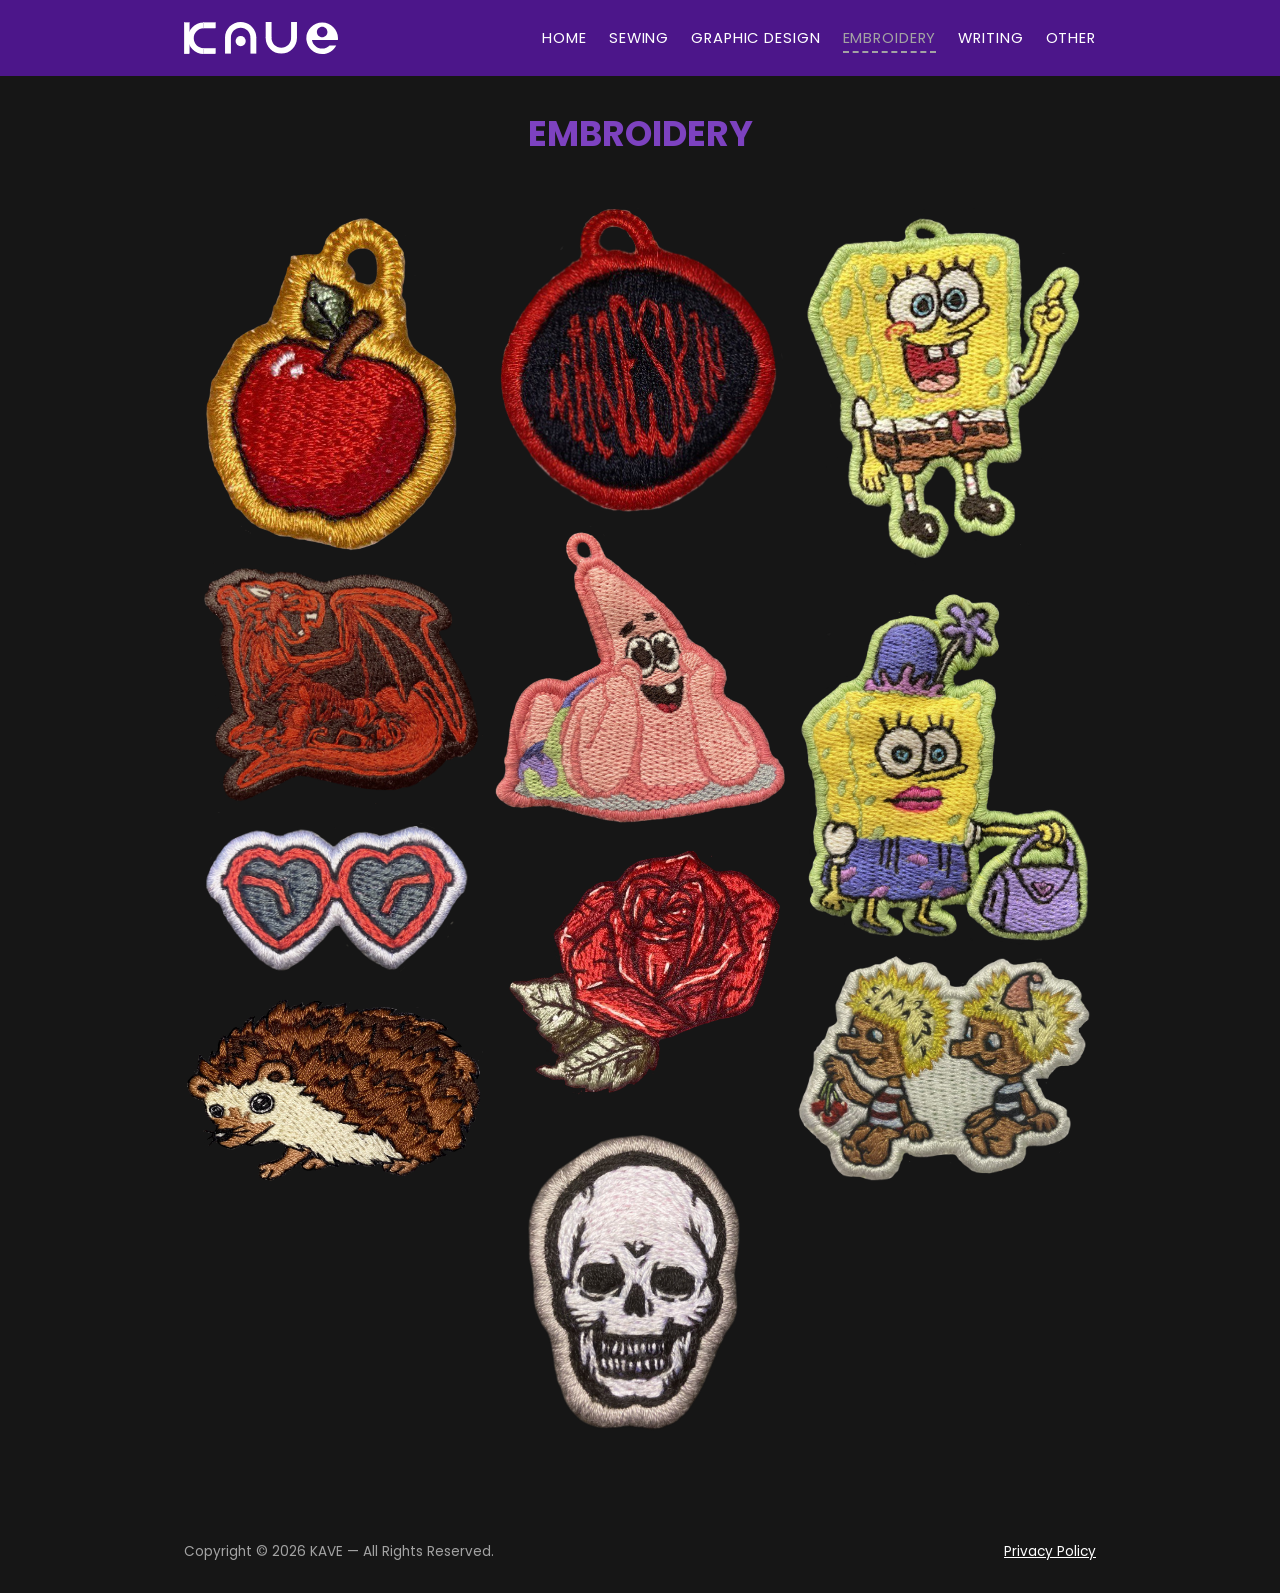
==== commit 946db5b0: "Fix the index page and the subpage contents, adding navigation" ====
--- a/embroidery.html
+++ b/embroidery.html
@@ -32,61 +32,89 @@
 <section class="gallery-section">
   <div class="wrap">
     <div class="gallery">
-      <figure onclick="openLightbox('images/embroidery/apple.png','Apple embroidery')">
+      <figure onclick="openLightbox(0)">
         <img src="images/embroidery/apple.png" alt="Apple embroidery">
       </figure>
-      <figure onclick="openLightbox('images/embroidery/dragon.png','Dragon embroidery')">
+      <figure onclick="openLightbox(1)">
         <img src="images/embroidery/dragon.png" alt="Dragon embroidery">
       </figure>
-      <figure onclick="openLightbox('images/embroidery/glasses.png','Glasses embroidery')">
+      <figure onclick="openLightbox(2)">
         <img src="images/embroidery/glasses.png" alt="Glasses embroidery">
       </figure>
-      <figure onclick="openLightbox('images/embroidery/hedgehog.png','Hedgehog embroidery')">
+      <figure onclick="openLightbox(3)">
         <img src="images/embroidery/hedgehog.png" alt="Hedgehog embroidery">
       </figure>
-      <figure onclick="openLightbox('images/embroidery/maneskin.png','Maneskin embroidery')">
+      <figure onclick="openLightbox(4)">
         <img src="images/embroidery/maneskin.png" alt="Maneskin embroidery">
       </figure>
-      <figure onclick="openLightbox('images/embroidery/patrick.png','Patrick embroidery')">
+      <figure onclick="openLightbox(5)">
         <img src="images/embroidery/patrick.png" alt="Patrick embroidery">
       </figure>
-      <figure onclick="openLightbox('images/embroidery/rose.png','Rose embroidery')">
+      <figure onclick="openLightbox(6)">
         <img src="images/embroidery/rose.png" alt="Rose embroidery">
       </figure>
-      <figure onclick="openLightbox('images/embroidery/skull.png','Skull embroidery')">
+      <figure onclick="openLightbox(7)">
         <img src="images/embroidery/skull.png" alt="Skull embroidery">
       </figure>
-      <figure onclick="openLightbox('images/embroidery/sponge.png','SpongeBob embroidery')">
+      <figure onclick="openLightbox(8)">
         <img src="images/embroidery/sponge.png" alt="SpongeBob embroidery">
       </figure>
-      <figure onclick="openLightbox('images/embroidery/spongelady.png','SpongeBob SquarePants embroidery')">
+      <figure onclick="openLightbox(9)">
         <img src="images/embroidery/spongelady.png" alt="SpongeBob SquarePants embroidery">
       </figure>
-      <figure onclick="openLightbox('images/embroidery/trulivuli.png','Mama embroidery')">
+      <figure onclick="openLightbox(10)">
         <img src="images/embroidery/trulivuli.png" alt="Mama embroidery">
       </figure>
     </div>
   </div>
 </section>
 
-<div class="lightbox" id="lightbox" onclick="closeLightbox()">
+<div class="lightbox" id="lightbox">
   <span class="lightbox-close" onclick="closeLightbox()">&times;</span>
+  <span class="lightbox-nav lightbox-prev" onclick="event.stopPropagation(); showPrev()">&#10094;</span>
   <img id="lightbox-img" src="" alt="">
+  <span class="lightbox-nav lightbox-next" onclick="event.stopPropagation(); showNext()">&#10095;</span>
 </div>
 
 <script>
-function openLightbox(src, alt){
-  const lb = document.getElementById('lightbox');
+const galleryImages = [
+  { src: 'images/embroidery/apple.png', alt: 'Apple embroidery' },
+  { src: 'images/embroidery/dragon.png', alt: 'Dragon embroidery' },
+  { src: 'images/embroidery/glasses.png', alt: 'Glasses embroidery' },
+  { src: 'images/embroidery/hedgehog.png', alt: 'Hedgehog embroidery' },
+  { src: 'images/embroidery/maneskin.png', alt: 'Maneskin embroidery' },
+  { src: 'images/embroidery/patrick.png', alt: 'Patrick embroidery' },
+  { src: 'images/embroidery/rose.png', alt: 'Rose embroidery' },
+  { src: 'images/embroidery/skull.png', alt: 'Skull embroidery' },
+  { src: 'images/embroidery/sponge.png', alt: 'SpongeBob embroidery' },
+  { src: 'images/embroidery/spongelady.png', alt: 'SpongeBob SquarePants embroidery' },
+  { src: 'images/embroidery/trulivuli.png', alt: 'Mama embroidery' }
+];
+let currentIndex = 0;
+
+function showImage(index){
+  currentIndex = (index + galleryImages.length) % galleryImages.length;
+  const item = galleryImages[currentIndex];
   const img = document.getElementById('lightbox-img');
-  img.src = src;
-  img.alt = alt;
-  lb.classList.add('open');
+  img.src = item.src;
+  img.alt = item.alt;
+}
+function openLightbox(index){
+  showImage(index);
+  document.getElementById('lightbox').classList.add('open');
 }
 function closeLightbox(){
   document.getElementById('lightbox').classList.remove('open');
 }
+function showNext(){ showImage(currentIndex + 1); }
+function showPrev(){ showImage(currentIndex - 1); }
+
+document.getElementById('lightbox').addEventListener('click', closeLightbox);
 document.addEventListener('keydown', function(e){
+  if(!document.getElementById('lightbox').classList.contains('open')) return;
   if(e.key === 'Escape') closeLightbox();
+  if(e.key === 'ArrowRight') showNext();
+  if(e.key === 'ArrowLeft') showPrev();
 });
 </script>
 
--- a/style.css
+++ b/style.css
@@ -45,7 +45,7 @@
   text-transform:uppercase;
   font-size:2.2rem;
   color:var(--violet);
-  margin-bottom:40px;
+  margin-bottom:20px;
   position:relative;
   padding-bottom:14px;
   display:inline-block;
@@ -121,38 +121,57 @@
 }
 
 /* ---------- hero ---------- */
+.hero-flip{
+  perspective:1200px;
+  width:420px;
+  max-width:100%;
+  cursor:pointer;
+  margin-left:-30px;
+}
+.hero-flip-inner{
+  position:relative;
+  width:100%;
+  aspect-ratio:541 / 376;
+  transition:transform .6s cubic-bezier(.4,.2,.2,1);
+  transform-style:preserve-3d;
+}
+.hero-flip.flipped .hero-flip-inner{
+  transform:rotateY(180deg);
+}
+.hero-flip-front,
+.hero-flip-back{
+  position:absolute;
+  inset:0;
+  width:100%;
+  height:100%;
+  backface-visibility:hidden;
+  display:flex;
+  align-items:center;
+  justify-content:center;
+  box-shadow:0 8px 20px rgba(76,22,138,.08);
+}
+.hero-flip-front{
+  transition:transform .25s ease, filter .25s ease;
+}
+.hero-flip:not(.flipped):hover .hero-flip-front{
+  transform:scale(1.04);
+  filter:drop-shadow(0 10px 20px rgba(76,22,138,.25));
+}
+.hero-flip-front img,
+.hero-flip-back img{
+  width:100%;
+  height:100%;
+  object-fit:contain;
+  display:block;
+}
+.hero-flip-back{
+  transform:rotateY(180deg);
+}
 .hero{
   padding:80px 0 40px;
-  margin-top:-480px;
+  margin-top:-520px;
   position:relative;
   z-index:3;
-}
-
-.hero h1{
-  font-size:clamp(2rem, 6vw, 2rem);
-  max-width:15ch;
-  color:var(--grey);
-  line-height:1.05;
-  margin-bottom:.3em;
-}
-.hero h1, .hero p{
-  animation:fadeUp .8s ease both;
-}
-.hero p:nth-of-type(1){ animation-delay:.15s; }
-.hero p:nth-of-type(2){ animation-delay:.3s; }
-.hero p:nth-of-type(3){ animation-delay:.45s; }
-
-@keyframes fadeUp{
-  from{ opacity:0; transform:translateY(16px); }
-  to{ opacity:1; transform:translateY(0); }
-}
-.hero p{
-  max-width:35ch;
-  font-size:1rem;
-}
-.hero .signature{
-  font-family:'Poppins', sans-serif;
-  color:var(--violet);
 }
 /* ---------- quote ---------- */
 .quote{
@@ -289,13 +308,13 @@
 /* ---------- generic content page ---------- */
 body.subpage{ background:var(--grey); }
 
-.page-header{ padding:60px 0 20px; }
+.page-header{ padding:30px 0 10px; }
 .subpage .page-header p{ color:var(--thread); }
 
 .gallery{
   columns:3;
   column-gap:4px;
-  padding:20px 0 60px;
+  padding:0 0 60px;
 }
 .gallery figure{
   margin:0 0 4px;
@@ -350,6 +369,23 @@
   line-height:1;
   cursor:pointer;
 }
+.lightbox-nav{
+  position:absolute;
+  top:50%;
+  transform:translateY(-50%);
+  color:var(--paper);
+  font-size:3rem;
+  line-height:1;
+  cursor:pointer;
+  padding:10px 16px;
+  user-select:none;
+  transition:color .15s ease;
+}
+.lightbox-nav:hover{
+  color:var(--violet-light);
+}
+.lightbox-prev{ left:10px; }
+.lightbox-next{ right:10px; }
 /* ---------- banner ---------- */
 .quote-banner{
   background:url('images/main/background.png') center/cover no-repeat;
@@ -370,6 +406,11 @@
 .wave-divider{
   line-height:0;
 }
+.categories + .wave-divider{
+  margin-top:-70px;
+  position:relative;
+  z-index:1;
+}
 .wave-svg{
   width:100%;
   height:400px;
@@ -393,26 +434,26 @@
 
 .about-photo-circle{
   position:relative;
-  width:250px;
-  height:250px;
+  width:280px;
+  height:280px;
   flex-shrink:0;
-  margin-top:-350px;
-  margin-right:-40px;
+  margin-top:-375px;
+  margin-right:-50px;
 }
 .about-photo-circle img{
   width:100%;
   height:100%;
   border-radius:50%;
   object-fit:cover;
-  border:12px dashed var(--violet);
+  border:8px dashed var(--violet);
   display:block;
 }
 .circle-caption{
   position:absolute;
-  top:-30px;
-  left:-30px;
-  width:310px;
-  height:310px;
+  top:-25px;
+  left:-25px;
+  width:330px;
+  height:330px;
   pointer-events:none;
   animation:spin-caption 20s linear infinite;
 }
@@ -424,7 +465,7 @@
 .circle-caption text{
   font-family:'Poppins', sans-serif;
   font-weight:600;
-  font-size:18px;
+  font-size:16px;
   letter-spacing:1px;
   fill:var(--paper);
 }
@@ -436,4 +477,88 @@
 }
 .about-photo-circle img{
   box-shadow:0 20px 40px rgba(0,0,0,.25);
+}
+/* ---------- book cover carousel ---------- */
+.book-carousel{
+  padding:20px 0 60px;
+}
+.book-carousel-main{
+  position:relative;
+  display:flex;
+  align-items:center;
+  justify-content:center;
+  min-height:420px;
+  background:var(--grey);
+  overflow:hidden;
+}
+.book-carousel-main img{
+  max-height:520px;
+  max-width:100%;
+  width:auto;
+  object-fit:contain;
+  transition:opacity .3s ease;
+}
+.book-carousel-nav{
+  position:absolute;
+  top:50%;
+  transform:translateY(-50%);
+  color:var(--paper);
+  font-size:2.4rem;
+  line-height:1;
+  cursor:pointer;
+  padding:10px 14px;
+  user-select:none;
+  transition:color .15s ease;
+  z-index:2;
+}
+.book-carousel-nav:hover{ color:var(--purple); }
+.book-carousel-prev{ left:6px; }
+.book-carousel-next{ right:6px; }
+.book-carousel-thumbs{
+  display:flex;
+  gap:10px;
+  justify-content:center;
+  flex-wrap:wrap;
+  margin-top:16px;
+}
+.book-carousel-thumb{
+  width:90px;
+  height:90px;
+  object-fit:cover;
+  cursor:pointer;
+  border:2px solid transparent;
+  opacity:.6;
+  transition:opacity .2s ease, border-color .2s ease;
+}
+.book-carousel-thumb:hover{
+  opacity:.9;
+}
+.book-carousel-thumb.active{
+  opacity:1;
+  border-color:var(--violet);
+}
+
+.subnav{
+  display:flex;
+  justify-content:center;
+  gap:28px;
+  padding:16px 0;
+  flex-wrap:wrap;
+}
+.subnav a{
+  color:var(--thread);
+  font-size:.85rem;
+  letter-spacing:.06em;
+  text-transform:uppercase;
+  padding-bottom:4px;
+  border-bottom:2px solid transparent;
+  transition:color .15s ease, border-color .15s ease;
+}
+.subnav a:hover{
+  color:var(--purple);
+  text-decoration:none;
+}
+.subnav a.active{
+  color:var(--purple);
+  border-bottom-color:var(--purple);
 }
